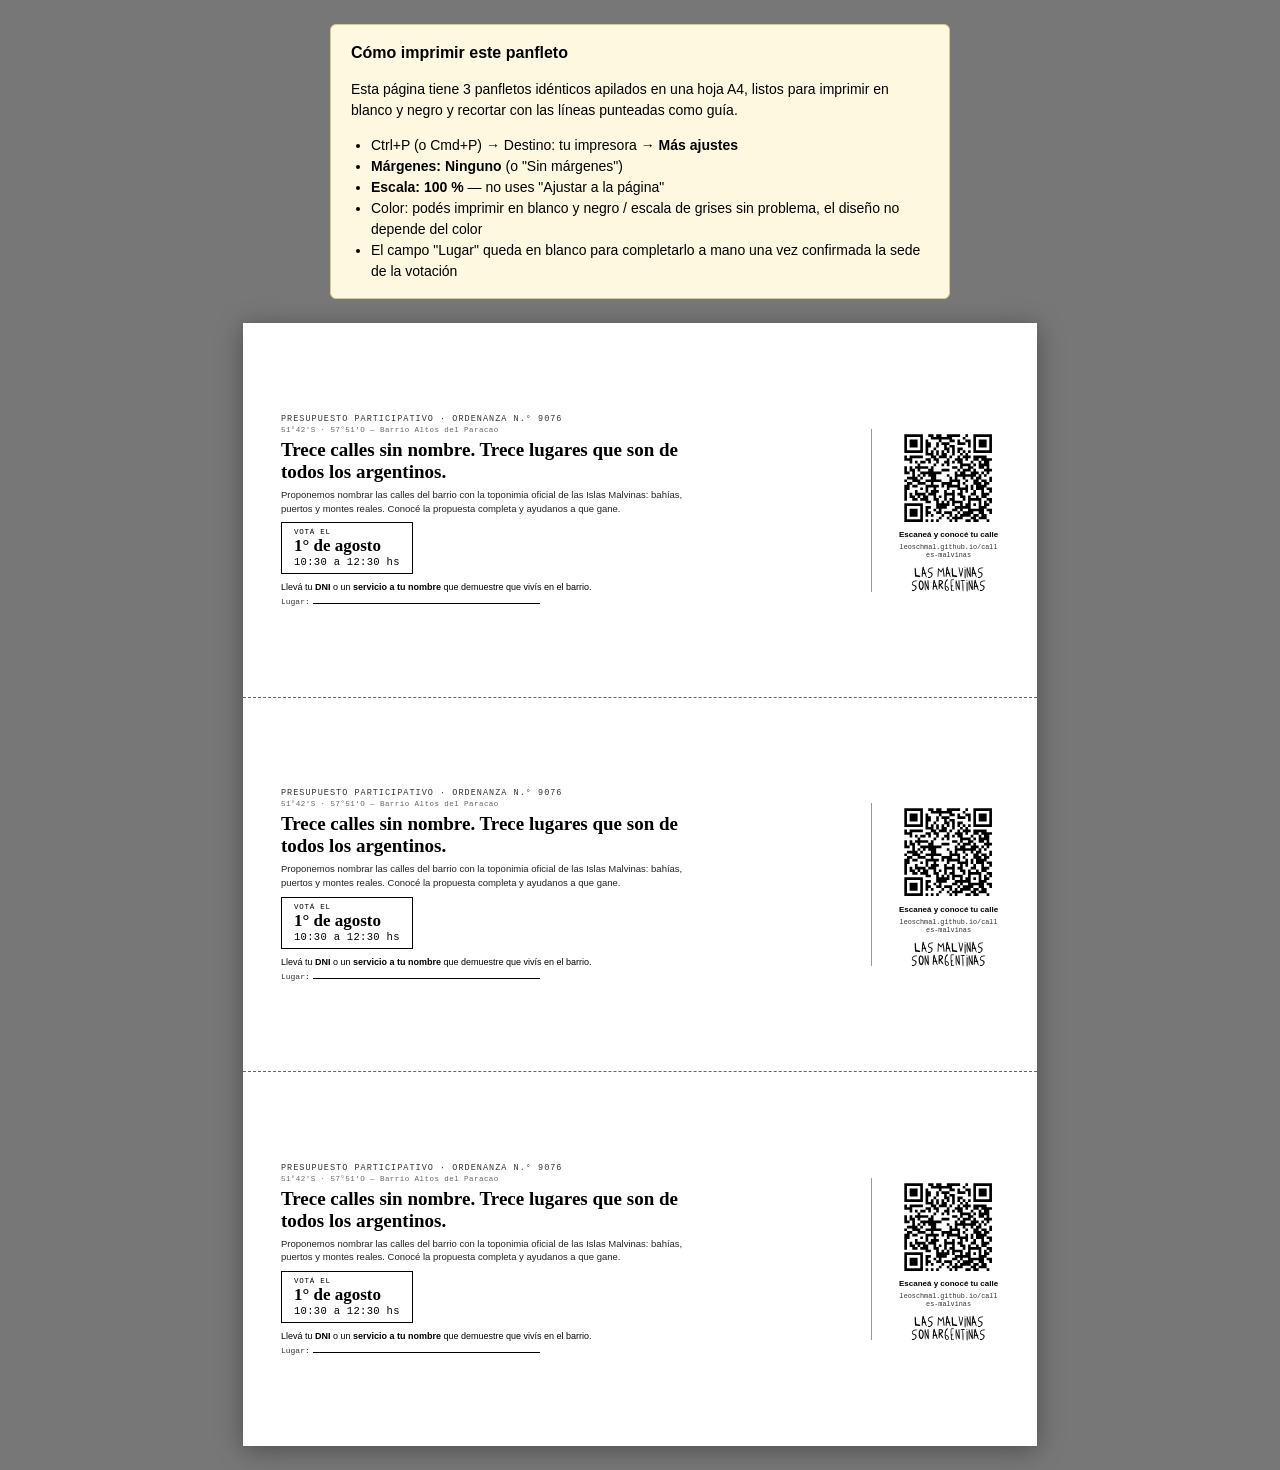
==== panfleto.html @ 812be3a5 "Suma cuenta regresiva, optimiza fotos y agrega panfleto imprimible - Cuenta regresiva en vivo hasta " ====
<!doctype html>
<html lang="es-AR">
<head>
<meta charset="UTF-8">
<meta name="viewport" content="width=device-width, initial-scale=1">
<title>Panfleto — Toponimia Malvinas · Altos del Paracao</title>

<style>
@font-face{
  font-family: 'Malvinas Sans';
  src: url('fonts/MalvinasSans-Regular.otf') format('opentype');
  font-weight: 400;
  font-style: normal;
}
@page{ size: A4 portrait; margin: 0; }
*, *::before, *::after{ box-sizing: border-box; }
html, body{ margin: 0; padding: 0; background: #777; }
body{
  font-family: 'Inter', -apple-system, sans-serif;
  color: #000;
}

.print-instructions{
  max-width: 620px;
  margin: 24px auto;
  padding: 16px 20px;
  background: #fff8e0;
  border: 1px solid #d8c98a;
  border-radius: 6px;
  font-family: -apple-system, sans-serif;
  font-size: 14px;
  line-height: 1.5;
}
.print-instructions h2{ margin: 0 0 8px; font-size: 16px; }
.print-instructions ul{ margin: 8px 0 0; padding-left: 20px; }

.sheet{
  width: 210mm;
  height: 297mm;
  margin: 0 auto 24px;
  background: #fff;
  display: flex;
  flex-direction: column;
}

.flyer{
  width: 210mm;
  height: 99mm;
  box-sizing: border-box;
  padding: 7mm 10mm;
  display: flex;
  align-items: center;
  gap: 9mm;
  position: relative;
  overflow: hidden;
}
.flyer + .flyer{ border-top: 0.4mm dashed #666; }

.flyer__scissors{
  position: absolute;
  left: -1mm;
  top: -3mm;
  font-size: 12px;
  color: #666;
}
.flyer:first-child .flyer__scissors{ display: none; }

.flyer__main{ flex: 1 1 auto; min-width: 0; }
.flyer__eyebrow{
  font-family: 'IBM Plex Mono', 'SFMono-Regular', monospace;
  font-size: 8.5px;
  letter-spacing: 0.12em;
  text-transform: uppercase;
  color: #333;
}
.flyer__coords{
  font-family: 'IBM Plex Mono', 'SFMono-Regular', monospace;
  font-size: 7.5px;
  letter-spacing: 0.06em;
  color: #666;
  margin-top: 2px;
}
.flyer__title{
  font-family: Georgia, 'Times New Roman', serif;
  font-weight: 700;
  font-size: 19px;
  line-height: 1.16;
  margin: 5px 0 5px;
  max-width: 108mm;
}
.flyer__sub{
  font-size: 9.5px;
  line-height: 1.45;
  color: #222;
  max-width: 108mm;
  margin: 0 0 7px;
}

.flyer__cta{
  display: inline-block;
  border: 1.1pt solid #000;
  padding: 5px 12px;
  margin-bottom: 7px;
}
.flyer__cta-label{
  font-family: 'IBM Plex Mono', monospace;
  font-size: 7.5px;
  letter-spacing: 0.1em;
  text-transform: uppercase;
}
.flyer__cta-day{
  font-family: Georgia, 'Times New Roman', serif;
  font-weight: 700;
  font-size: 17px;
  line-height: 1.15;
}
.flyer__cta-hour{
  font-family: 'IBM Plex Mono', monospace;
  font-size: 10.5px;
  letter-spacing: 0.03em;
}

.flyer__requisito{
  font-size: 9px;
  line-height: 1.4;
  max-width: 108mm;
  margin: 0 0 4px;
}
.flyer__requisito b{ font-weight: 700; }

.flyer__lugar{
  font-family: 'IBM Plex Mono', monospace;
  font-size: 8px;
  color: #333;
}
.flyer__lugar-line{
  display: inline-block;
  min-width: 60mm;
  border-bottom: 0.35mm solid #000;
  margin-left: 3px;
}

.flyer__aside{
  flex: 0 0 auto;
  width: 34mm;
  display: flex;
  flex-direction: column;
  align-items: center;
  text-align: center;
  gap: 3px;
  border-left: 0.3mm solid #999;
  padding-left: 7mm;
}
.flyer__qr{ width: 26mm; height: 26mm; }
.flyer__qr-caption{
  font-size: 8px;
  font-weight: 600;
  line-height: 1.3;
}
.flyer__qr-url{
  font-family: 'IBM Plex Mono', monospace;
  font-size: 6.8px;
  color: #333;
  word-break: break-all;
}
.flyer__tagline{
  font-family: 'Malvinas Sans', cursive;
  font-size: 12px;
  line-height: 1.05;
  margin-top: 4px;
}

@media print{
  .print-instructions{ display: none; }
  html, body{ background: #fff; }
  .sheet{ margin: 0; box-shadow: none; }
}
@media screen{
  .sheet{ box-shadow: 0 4px 24px rgba(0,0,0,0.35); }
}
</style>
</head>
<body>

<div class="print-instructions">
  <h2>Cómo imprimir este panfleto</h2>
  <p>Esta página tiene 3 panfletos idénticos apilados en una hoja A4, listos para imprimir en blanco y negro y recortar con las líneas punteadas como guía.</p>
  <ul>
    <li>Ctrl+P (o Cmd+P) → Destino: tu impresora → <b>Más ajustes</b></li>
    <li><b>Márgenes: Ninguno</b> (o "Sin márgenes")</li>
    <li><b>Escala: 100 %</b> — no uses "Ajustar a la página"</li>
    <li>Color: podés imprimir en blanco y negro / escala de grises sin problema, el diseño no depende del color</li>
    <li>El campo "Lugar" queda en blanco para completarlo a mano una vez confirmada la sede de la votación</li>
  </ul>
</div>

<svg width="0" height="0" style="position:absolute" aria-hidden="true">
  <defs>
    <symbol id="qrcode" viewBox="0 0 37 37">
      <rect x="0" y="0" width="37" height="37" fill="#fff"/>
      <path d="M2,2H3V3H2zM3,2H4V3H3zM4,2H5V3H4zM5,2H6V3H5zM6,2H7V3H6zM7,2H8V3H7zM8,2H9V3H8zM11,2H12V3H11zM12,2H13V3H12zM14,2H15V3H14zM15,2H16V3H15zM18,2H19V3H18zM19,2H20V3H19zM20,2H21V3H20zM21,2H22V3H21zM22,2H23V3H22zM25,2H26V3H25zM28,2H29V3H28zM29,2H30V3H29zM30,2H31V3H30zM31,2H32V3H31zM32,2H33V3H32zM33,2H34V3H33zM34,2H35V3H34zM2,3H3V4H2zM8,3H9V4H8zM12,3H13V4H12zM13,3H14V4H13zM14,3H15V4H14zM15,3H16V4H15zM16,3H17V4H16zM17,3H18V4H17zM18,3H19V4H18zM19,3H20V4H19zM24,3H25V4H24zM28,3H29V4H28zM34,3H35V4H34zM2,4H3V5H2zM4,4H5V5H4zM5,4H6V5H5zM6,4H7V5H6zM8,4H9V5H8zM10,4H11V5H10zM15,4H16V5H15zM19,4H20V5H19zM20,4H21V5H20zM22,4H23V5H22zM25,4H26V5H25zM26,4H27V5H26zM28,4H29V5H28zM30,4H31V5H30zM31,4H32V5H31zM32,4H33V5H32zM34,4H35V5H34zM2,5H3V6H2zM4,5H5V6H4zM5,5H6V6H5zM6,5H7V6H6zM8,5H9V6H8zM10,5H11V6H10zM11,5H12V6H11zM14,5H15V6H14zM16,5H17V6H16zM17,5H18V6H17zM18,5H19V6H18zM22,5H23V6H22zM23,5H24V6H23zM24,5H25V6H24zM26,5H27V6H26zM28,5H29V6H28zM30,5H31V6H30zM31,5H32V6H31zM32,5H33V6H32zM34,5H35V6H34zM2,6H3V7H2zM4,6H5V7H4zM5,6H6V7H5zM6,6H7V7H6zM8,6H9V7H8zM10,6H11V7H10zM11,6H12V7H11zM14,6H15V7H14zM17,6H18V7H17zM19,6H20V7H19zM20,6H21V7H20zM26,6H27V7H26zM28,6H29V7H28zM30,6H31V7H30zM31,6H32V7H31zM32,6H33V7H32zM34,6H35V7H34zM2,7H3V8H2zM8,7H9V8H8zM10,7H11V8H10zM13,7H14V8H13zM17,7H18V8H17zM18,7H19V8H18zM20,7H21V8H20zM22,7H23V8H22zM23,7H24V8H23zM28,7H29V8H28zM34,7H35V8H34zM2,8H3V9H2zM3,8H4V9H3zM4,8H5V9H4zM5,8H6V9H5zM6,8H7V9H6zM7,8H8V9H7zM8,8H9V9H8zM10,8H11V9H10zM12,8H13V9H12zM14,8H15V9H14zM16,8H17V9H16zM18,8H19V9H18zM20,8H21V9H20zM22,8H23V9H22zM24,8H25V9H24zM26,8H27V9H26zM28,8H29V9H28zM29,8H30V9H29zM30,8H31V9H30zM31,8H32V9H31zM32,8H33V9H32zM33,8H34V9H33zM34,8H35V9H34zM10,9H11V10H10zM11,9H12V10H11zM12,9H13V10H12zM14,9H15V10H14zM16,9H17V10H16zM17,9H18V10H17zM20,9H21V10H20zM23,9H24V10H23zM25,9H26V10H25zM2,10H3V11H2zM4,10H5V11H4zM5,10H6V11H5zM6,10H7V11H6zM7,10H8V11H7zM8,10H9V11H8zM12,10H13V11H12zM13,10H14V11H13zM15,10H16V11H15zM16,10H17V11H16zM17,10H18V11H17zM19,10H20V11H19zM22,10H23V11H22zM24,10H25V11H24zM25,10H26V11H25zM26,10H27V11H26zM28,10H29V11H28zM29,10H30V11H29zM30,10H31V11H30zM31,10H32V11H31zM32,10H33V11H32zM2,11H3V12H2zM3,11H4V12H3zM4,11H5V12H4zM10,11H11V12H10zM11,11H12V12H11zM13,11H14V12H13zM14,11H15V12H14zM18,11H19V12H18zM21,11H22V12H21zM22,11H23V12H22zM23,11H24V12H23zM25,11H26V12H25zM28,11H29V12H28zM29,11H30V12H29zM31,11H32V12H31zM32,11H33V12H32zM33,11H34V12H33zM34,11H35V12H34zM4,12H5V13H4zM6,12H7V13H6zM8,12H9V13H8zM9,12H10V13H9zM11,12H12V13H11zM14,12H15V13H14zM17,12H18V13H17zM18,12H19V13H18zM20,12H21V13H20zM22,12H23V13H22zM23,12H24V13H23zM27,12H28V13H27zM30,12H31V13H30zM32,12H33V13H32zM33,12H34V13H33zM7,13H8V14H7zM13,13H14V14H13zM16,13H17V14H16zM18,13H19V14H18zM23,13H24V14H23zM24,13H25V14H24zM25,13H26V14H25zM26,13H27V14H26zM28,13H29V14H28zM30,13H31V14H30zM31,13H32V14H31zM32,13H33V14H32zM33,13H34V14H33zM2,14H3V15H2zM4,14H5V15H4zM6,14H7V15H6zM7,14H8V15H7zM8,14H9V15H8zM9,14H10V15H9zM10,14H11V15H10zM12,14H13V15H12zM20,14H21V15H20zM21,14H22V15H21zM23,14H24V15H23zM26,14H27V15H26zM27,14H28V15H27zM30,14H31V15H30zM31,14H32V15H31zM33,14H34V15H33zM2,15H3V16H2zM4,15H5V16H4zM5,15H6V16H5zM7,15H8V16H7zM11,15H12V16H11zM12,15H13V16H12zM16,15H17V16H16zM17,15H18V16H17zM18,15H19V16H18zM22,15H23V16H22zM24,15H25V16H24zM25,15H26V16H25zM26,15H27V16H26zM28,15H29V16H28zM32,15H33V16H32zM33,15H34V16H33zM34,15H35V16H34zM2,16H3V17H2zM3,16H4V17H3zM5,16H6V17H5zM8,16H9V17H8zM9,16H10V17H9zM10,16H11V17H10zM11,16H12V17H11zM12,16H13V17H12zM13,16H14V17H13zM14,16H15V17H14zM15,16H16V17H15zM21,16H22V17H21zM23,16H24V17H23zM24,16H25V17H24zM27,16H28V17H27zM28,16H29V17H28zM29,16H30V17H29zM31,16H32V17H31zM33,16H34V17H33zM5,17H6V18H5zM7,17H8V18H7zM9,17H10V18H9zM11,17H12V18H11zM12,17H13V18H12zM13,17H14V18H13zM18,17H19V18H18zM21,17H22V18H21zM22,17H23V18H22zM23,17H24V18H23zM24,17H25V18H24zM25,17H26V18H25zM26,17H27V18H26zM27,17H28V18H27zM28,17H29V18H28zM30,17H31V18H30zM32,17H33V18H32zM3,18H4V19H3zM4,18H5V19H4zM5,18H6V19H5zM6,18H7V19H6zM8,18H9V19H8zM12,18H13V19H12zM13,18H14V19H13zM19,18H20V19H19zM21,18H22V19H21zM24,18H25V19H24zM27,18H28V19H27zM29,18H30V19H29zM30,18H31V19H30zM34,18H35V19H34zM2,19H3V20H2zM5,19H6V20H5zM6,19H7V20H6zM7,19H8V20H7zM10,19H11V20H10zM11,19H12V20H11zM12,19H13V20H12zM13,19H14V20H13zM14,19H15V20H14zM15,19H16V20H15zM19,19H20V20H19zM20,19H21V20H20zM21,19H22V20H21zM22,19H23V20H22zM25,19H26V20H25zM28,19H29V20H28zM29,19H30V20H29zM31,19H32V20H31zM32,19H33V20H32zM34,19H35V20H34zM3,20H4V21H3zM4,20H5V21H4zM7,20H8V21H7zM8,20H9V21H8zM9,20H10V21H9zM12,20H13V21H12zM16,20H17V21H16zM17,20H18V21H17zM18,20H19V21H18zM19,20H20V21H19zM22,20H23V21H22zM24,20H25V21H24zM28,20H29V21H28zM29,20H30V21H29zM30,20H31V21H30zM32,20H33V21H32zM33,20H34V21H33zM2,21H3V22H2zM3,21H4V22H3zM5,21H6V22H5zM6,21H7V22H6zM10,21H11V22H10zM11,21H12V22H11zM12,21H13V22H12zM13,21H14V22H13zM14,21H15V22H14zM16,21H17V22H16zM18,21H19V22H18zM19,21H20V22H19zM20,21H21V22H20zM21,21H22V22H21zM22,21H23V22H22zM25,21H26V22H25zM27,21H28V22H27zM29,21H30V22H29zM30,21H31V22H30zM31,21H32V22H31zM32,21H33V22H32zM2,22H3V23H2zM3,22H4V23H3zM8,22H9V23H8zM10,22H11V23H10zM13,22H14V23H13zM18,22H19V23H18zM22,22H23V23H22zM23,22H24V23H23zM24,22H25V23H24zM25,22H26V23H25zM27,22H28V23H27zM29,22H30V23H29zM30,22H31V23H30zM31,22H32V23H31zM33,22H34V23H33zM34,22H35V23H34zM2,23H3V24H2zM6,23H7V24H6zM10,23H11V24H10zM12,23H13V24H12zM13,23H14V24H13zM14,23H15V24H14zM17,23H18V24H17zM20,23H21V24H20zM23,23H24V24H23zM25,23H26V24H25zM28,23H29V24H28zM31,23H32V24H31zM34,23H35V24H34zM2,24H3V25H2zM4,24H5V25H4zM6,24H7V25H6zM7,24H8V25H7zM8,24H9V25H8zM9,24H10V25H9zM11,24H12V25H11zM12,24H13V25H12zM13,24H14V25H13zM17,24H18V25H17zM18,24H19V25H18zM19,24H20V25H19zM20,24H21V25H20zM22,24H23V25H22zM23,24H24V25H23zM27,24H28V25H27zM28,24H29V25H28zM31,24H32V25H31zM32,24H33V25H32zM33,24H34V25H33zM2,25H3V26H2zM4,25H5V26H4zM5,25H6V26H5zM7,25H8V26H7zM9,25H10V26H9zM10,25H11V26H10zM13,25H14V26H13zM15,25H16V26H15zM17,25H18V26H17zM20,25H21V26H20zM23,25H24V26H23zM24,25H25V26H24zM26,25H27V26H26zM29,25H30V26H29zM31,25H32V26H31zM32,25H33V26H32zM2,26H3V27H2zM5,26H6V27H5zM6,26H7V27H6zM8,26H9V27H8zM9,26H10V27H9zM10,26H11V27H10zM13,26H14V27H13zM14,26H15V27H14zM17,26H18V27H17zM19,26H20V27H19zM20,26H21V27H20zM24,26H25V27H24zM26,26H27V27H26zM27,26H28V27H27zM28,26H29V27H28zM29,26H30V27H29zM30,26H31V27H30zM33,26H34V27H33zM34,26H35V27H34zM10,27H11V28H10zM11,27H12V28H11zM14,27H15V28H14zM16,27H17V28H16zM18,27H19V28H18zM20,27H21V28H20zM21,27H22V28H21zM22,27H23V28H22zM23,27H24V28H23zM26,27H27V28H26zM30,27H31V28H30zM32,27H33V28H32zM34,27H35V28H34zM2,28H3V29H2zM3,28H4V29H3zM4,28H5V29H4zM5,28H6V29H5zM6,28H7V29H6zM7,28H8V29H7zM8,28H9V29H8zM14,28H15V29H14zM15,28H16V29H15zM16,28H17V29H16zM17,28H18V29H17zM18,28H19V29H18zM20,28H21V29H20zM23,28H24V29H23zM25,28H26V29H25zM26,28H27V29H26zM28,28H29V29H28zM30,28H31V29H30zM32,28H33V29H32zM33,28H34V29H33zM2,29H3V30H2zM8,29H9V30H8zM10,29H11V30H10zM11,29H12V30H11zM14,29H15V30H14zM15,29H16V30H15zM16,29H17V30H16zM17,29H18V30H17zM21,29H22V30H21zM22,29H23V30H22zM23,29H24V30H23zM24,29H25V30H24zM25,29H26V30H25zM26,29H27V30H26zM30,29H31V30H30zM31,29H32V30H31zM32,29H33V30H32zM2,30H3V31H2zM4,30H5V31H4zM5,30H6V31H5zM6,30H7V31H6zM8,30H9V31H8zM10,30H11V31H10zM13,30H14V31H13zM15,30H16V31H15zM20,30H21V31H20zM21,30H22V31H21zM23,30H24V31H23zM26,30H27V31H26zM27,30H28V31H27zM28,30H29V31H28zM29,30H30V31H29zM30,30H31V31H30zM31,30H32V31H31zM33,30H34V31H33zM34,30H35V31H34zM2,31H3V32H2zM4,31H5V32H4zM5,31H6V32H5zM6,31H7V32H6zM8,31H9V32H8zM10,31H11V32H10zM11,31H12V32H11zM14,31H15V32H14zM15,31H16V32H15zM17,31H18V32H17zM18,31H19V32H18zM19,31H20V32H19zM22,31H23V32H22zM24,31H25V32H24zM25,31H26V32H25zM26,31H27V32H26zM27,31H28V32H27zM30,31H31V32H30zM31,31H32V32H31zM34,31H35V32H34zM2,32H3V33H2zM4,32H5V33H4zM5,32H6V33H5zM6,32H7V33H6zM8,32H9V33H8zM10,32H11V33H10zM12,32H13V33H12zM16,32H17V33H16zM19,32H20V33H19zM21,32H22V33H21zM23,32H24V33H23zM24,32H25V33H24zM25,32H26V33H25zM26,32H27V33H26zM28,32H29V33H28zM29,32H30V33H29zM31,32H32V33H31zM32,32H33V33H32zM2,33H3V34H2zM8,33H9V34H8zM15,33H16V34H15zM18,33H19V34H18zM20,33H21V34H20zM21,33H22V34H21zM22,33H23V34H22zM23,33H24V34H23zM27,33H28V34H27zM28,33H29V34H28zM30,33H31V34H30zM31,33H32V34H31zM32,33H33V34H32zM2,34H3V35H2zM3,34H4V35H3zM4,34H5V35H4zM5,34H6V35H5zM6,34H7V35H6zM7,34H8V35H7zM8,34H9V35H8zM10,34H11V35H10zM12,34H13V35H12zM14,34H15V35H14zM19,34H20V35H19zM21,34H22V35H21zM25,34H26V35H25zM26,34H27V35H26zM28,34H29V35H28zM29,34H30V35H29zM33,34H34V35H33z" fill="#000"/>
    </symbol>
  </defs>
</svg>

<div class="sheet">

  <div class="flyer">
    <div class="flyer__main">
      <div class="flyer__eyebrow">Presupuesto Participativo · Ordenanza N.° 9076</div>
      <div class="flyer__coords">51°42′S · 57°51′O — Barrio Altos del Paracao</div>
      <div class="flyer__title">Trece calles sin nombre. Trece lugares que son de todos los argentinos.</div>
      <div class="flyer__sub">Proponemos nombrar las calles del barrio con la toponimia oficial de las Islas Malvinas: bahías, puertos y montes reales. Conocé la propuesta completa y ayudanos a que gane.</div>
      <div class="flyer__cta">
        <div class="flyer__cta-label">Votá el</div>
        <div class="flyer__cta-day">1° de agosto</div>
        <div class="flyer__cta-hour">10:30 a 12:30 hs</div>
      </div>
      <div class="flyer__requisito">Llevá tu <b>DNI</b> o un <b>servicio a tu nombre</b> que demuestre que vivís en el barrio.</div>
      <div class="flyer__lugar">Lugar:<span class="flyer__lugar-line"></span></div>
    </div>
    <div class="flyer__aside">
      <svg class="flyer__qr"><use href="#qrcode"/></svg>
      <div class="flyer__qr-caption">Escaneá y conocé tu calle</div>
      <div class="flyer__qr-url">leoschmal.github.io/calles-malvinas</div>
      <div class="flyer__tagline">Las Malvinas<br>son argentinas</div>
    </div>
  </div>

  <div class="flyer">
    <div class="flyer__scissors">✂ - - - - - - - - - - - - - - - - - - - - - - - - - - - - - - - - - - - - - - - - - - - - - - - - - - - - - - - - - - - - - - - - - - - - - - - - - - - - - - - - - - -</div>
    <div class="flyer__main">
      <div class="flyer__eyebrow">Presupuesto Participativo · Ordenanza N.° 9076</div>
      <div class="flyer__coords">51°42′S · 57°51′O — Barrio Altos del Paracao</div>
      <div class="flyer__title">Trece calles sin nombre. Trece lugares que son de todos los argentinos.</div>
      <div class="flyer__sub">Proponemos nombrar las calles del barrio con la toponimia oficial de las Islas Malvinas: bahías, puertos y montes reales. Conocé la propuesta completa y ayudanos a que gane.</div>
      <div class="flyer__cta">
        <div class="flyer__cta-label">Votá el</div>
        <div class="flyer__cta-day">1° de agosto</div>
        <div class="flyer__cta-hour">10:30 a 12:30 hs</div>
      </div>
      <div class="flyer__requisito">Llevá tu <b>DNI</b> o un <b>servicio a tu nombre</b> que demuestre que vivís en el barrio.</div>
      <div class="flyer__lugar">Lugar:<span class="flyer__lugar-line"></span></div>
    </div>
    <div class="flyer__aside">
      <svg class="flyer__qr"><use href="#qrcode"/></svg>
      <div class="flyer__qr-caption">Escaneá y conocé tu calle</div>
      <div class="flyer__qr-url">leoschmal.github.io/calles-malvinas</div>
      <div class="flyer__tagline">Las Malvinas<br>son argentinas</div>
    </div>
  </div>

  <div class="flyer">
    <div class="flyer__scissors">✂ - - - - - - - - - - - - - - - - - - - - - - - - - - - - - - - - - - - - - - - - - - - - - - - - - - - - - - - - - - - - - - - - - - - - - - - - - - - - - - - - - - -</div>
    <div class="flyer__main">
      <div class="flyer__eyebrow">Presupuesto Participativo · Ordenanza N.° 9076</div>
      <div class="flyer__coords">51°42′S · 57°51′O — Barrio Altos del Paracao</div>
      <div class="flyer__title">Trece calles sin nombre. Trece lugares que son de todos los argentinos.</div>
      <div class="flyer__sub">Proponemos nombrar las calles del barrio con la toponimia oficial de las Islas Malvinas: bahías, puertos y montes reales. Conocé la propuesta completa y ayudanos a que gane.</div>
      <div class="flyer__cta">
        <div class="flyer__cta-label">Votá el</div>
        <div class="flyer__cta-day">1° de agosto</div>
        <div class="flyer__cta-hour">10:30 a 12:30 hs</div>
      </div>
      <div class="flyer__requisito">Llevá tu <b>DNI</b> o un <b>servicio a tu nombre</b> que demuestre que vivís en el barrio.</div>
      <div class="flyer__lugar">Lugar:<span class="flyer__lugar-line"></span></div>
    </div>
    <div class="flyer__aside">
      <svg class="flyer__qr"><use href="#qrcode"/></svg>
      <div class="flyer__qr-caption">Escaneá y conocé tu calle</div>
      <div class="flyer__qr-url">leoschmal.github.io/calles-malvinas</div>
      <div class="flyer__tagline">Las Malvinas<br>son argentinas</div>
    </div>
  </div>

</div>

</body>
</html>
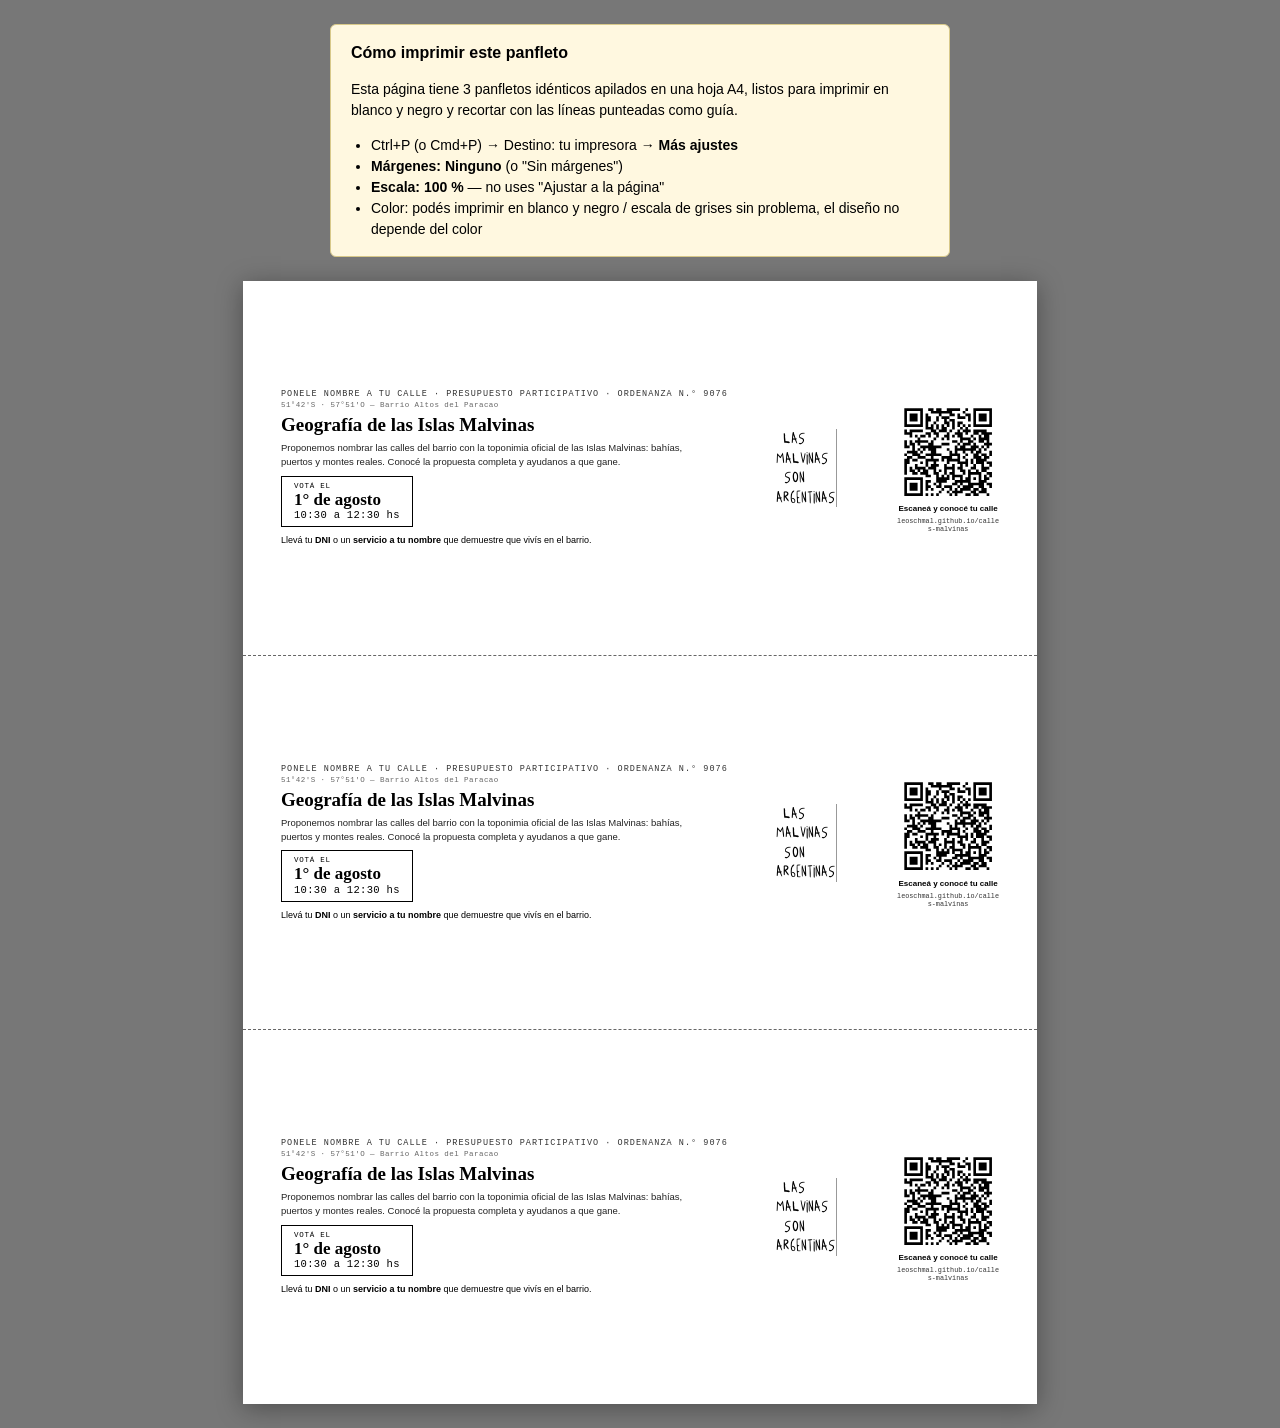
==== commit 9a605e11: "Rediseña el panfleto: nuevo título y llamado, tagline al otro lado - Título pasa a "Geografía de las" ====
--- a/panfleto.html
+++ b/panfleto.html
@@ -124,20 +124,19 @@
   font-size: 9px;
   line-height: 1.4;
   max-width: 108mm;
-  margin: 0 0 4px;
+  margin: 0;
 }
 .flyer__requisito b{ font-weight: 700; }
 
-.flyer__lugar{
-  font-family: 'IBM Plex Mono', monospace;
-  font-size: 8px;
-  color: #333;
-}
-.flyer__lugar-line{
-  display: inline-block;
-  min-width: 60mm;
-  border-bottom: 0.35mm solid #000;
-  margin-left: 3px;
+.flyer__tagline{
+  flex: 0 0 auto;
+  width: 16mm;
+  text-align: center;
+  border-right: 0.3mm solid #999;
+  padding-right: 6mm;
+  font-family: 'Malvinas Sans', cursive;
+  font-size: 13px;
+  line-height: 1.5;
 }
 
 .flyer__aside{
@@ -148,7 +147,6 @@
   align-items: center;
   text-align: center;
   gap: 3px;
-  border-left: 0.3mm solid #999;
   padding-left: 7mm;
 }
 .flyer__qr{ width: 26mm; height: 26mm; }
@@ -162,12 +160,6 @@
   font-size: 6.8px;
   color: #333;
   word-break: break-all;
-}
-.flyer__tagline{
-  font-family: 'Malvinas Sans', cursive;
-  font-size: 12px;
-  line-height: 1.05;
-  margin-top: 4px;
 }
 
 @media print{
@@ -190,7 +182,6 @@
     <li><b>Márgenes: Ninguno</b> (o "Sin márgenes")</li>
     <li><b>Escala: 100 %</b> — no uses "Ajustar a la página"</li>
     <li>Color: podés imprimir en blanco y negro / escala de grises sin problema, el diseño no depende del color</li>
-    <li>El campo "Lugar" queda en blanco para completarlo a mano una vez confirmada la sede de la votación</li>
   </ul>
 </div>
 
@@ -207,9 +198,9 @@
 
   <div class="flyer">
     <div class="flyer__main">
-      <div class="flyer__eyebrow">Presupuesto Participativo · Ordenanza N.° 9076</div>
+      <div class="flyer__eyebrow">Ponele nombre a tu calle · Presupuesto Participativo · Ordenanza N.° 9076</div>
       <div class="flyer__coords">51°42′S · 57°51′O — Barrio Altos del Paracao</div>
-      <div class="flyer__title">Trece calles sin nombre. Trece lugares que son de todos los argentinos.</div>
+      <div class="flyer__title">Geografía de las Islas Malvinas</div>
       <div class="flyer__sub">Proponemos nombrar las calles del barrio con la toponimia oficial de las Islas Malvinas: bahías, puertos y montes reales. Conocé la propuesta completa y ayudanos a que gane.</div>
       <div class="flyer__cta">
         <div class="flyer__cta-label">Votá el</div>
@@ -217,22 +208,21 @@
         <div class="flyer__cta-hour">10:30 a 12:30 hs</div>
       </div>
       <div class="flyer__requisito">Llevá tu <b>DNI</b> o un <b>servicio a tu nombre</b> que demuestre que vivís en el barrio.</div>
-      <div class="flyer__lugar">Lugar:<span class="flyer__lugar-line"></span></div>
-    </div>
+    </div>
+    <div class="flyer__tagline">Las<br>Malvinas<br>son<br>argentinas</div>
     <div class="flyer__aside">
       <svg class="flyer__qr"><use href="#qrcode"/></svg>
       <div class="flyer__qr-caption">Escaneá y conocé tu calle</div>
       <div class="flyer__qr-url">leoschmal.github.io/calles-malvinas</div>
-      <div class="flyer__tagline">Las Malvinas<br>son argentinas</div>
     </div>
   </div>
 
   <div class="flyer">
     <div class="flyer__scissors">✂ - - - - - - - - - - - - - - - - - - - - - - - - - - - - - - - - - - - - - - - - - - - - - - - - - - - - - - - - - - - - - - - - - - - - - - - - - - - - - - - - - - -</div>
     <div class="flyer__main">
-      <div class="flyer__eyebrow">Presupuesto Participativo · Ordenanza N.° 9076</div>
+      <div class="flyer__eyebrow">Ponele nombre a tu calle · Presupuesto Participativo · Ordenanza N.° 9076</div>
       <div class="flyer__coords">51°42′S · 57°51′O — Barrio Altos del Paracao</div>
-      <div class="flyer__title">Trece calles sin nombre. Trece lugares que son de todos los argentinos.</div>
+      <div class="flyer__title">Geografía de las Islas Malvinas</div>
       <div class="flyer__sub">Proponemos nombrar las calles del barrio con la toponimia oficial de las Islas Malvinas: bahías, puertos y montes reales. Conocé la propuesta completa y ayudanos a que gane.</div>
       <div class="flyer__cta">
         <div class="flyer__cta-label">Votá el</div>
@@ -240,22 +230,21 @@
         <div class="flyer__cta-hour">10:30 a 12:30 hs</div>
       </div>
       <div class="flyer__requisito">Llevá tu <b>DNI</b> o un <b>servicio a tu nombre</b> que demuestre que vivís en el barrio.</div>
-      <div class="flyer__lugar">Lugar:<span class="flyer__lugar-line"></span></div>
-    </div>
+    </div>
+    <div class="flyer__tagline">Las<br>Malvinas<br>son<br>argentinas</div>
     <div class="flyer__aside">
       <svg class="flyer__qr"><use href="#qrcode"/></svg>
       <div class="flyer__qr-caption">Escaneá y conocé tu calle</div>
       <div class="flyer__qr-url">leoschmal.github.io/calles-malvinas</div>
-      <div class="flyer__tagline">Las Malvinas<br>son argentinas</div>
     </div>
   </div>
 
   <div class="flyer">
     <div class="flyer__scissors">✂ - - - - - - - - - - - - - - - - - - - - - - - - - - - - - - - - - - - - - - - - - - - - - - - - - - - - - - - - - - - - - - - - - - - - - - - - - - - - - - - - - - -</div>
     <div class="flyer__main">
-      <div class="flyer__eyebrow">Presupuesto Participativo · Ordenanza N.° 9076</div>
+      <div class="flyer__eyebrow">Ponele nombre a tu calle · Presupuesto Participativo · Ordenanza N.° 9076</div>
       <div class="flyer__coords">51°42′S · 57°51′O — Barrio Altos del Paracao</div>
-      <div class="flyer__title">Trece calles sin nombre. Trece lugares que son de todos los argentinos.</div>
+      <div class="flyer__title">Geografía de las Islas Malvinas</div>
       <div class="flyer__sub">Proponemos nombrar las calles del barrio con la toponimia oficial de las Islas Malvinas: bahías, puertos y montes reales. Conocé la propuesta completa y ayudanos a que gane.</div>
       <div class="flyer__cta">
         <div class="flyer__cta-label">Votá el</div>
@@ -263,13 +252,12 @@
         <div class="flyer__cta-hour">10:30 a 12:30 hs</div>
       </div>
       <div class="flyer__requisito">Llevá tu <b>DNI</b> o un <b>servicio a tu nombre</b> que demuestre que vivís en el barrio.</div>
-      <div class="flyer__lugar">Lugar:<span class="flyer__lugar-line"></span></div>
-    </div>
+    </div>
+    <div class="flyer__tagline">Las<br>Malvinas<br>son<br>argentinas</div>
     <div class="flyer__aside">
       <svg class="flyer__qr"><use href="#qrcode"/></svg>
       <div class="flyer__qr-caption">Escaneá y conocé tu calle</div>
       <div class="flyer__qr-url">leoschmal.github.io/calles-malvinas</div>
-      <div class="flyer__tagline">Las Malvinas<br>son argentinas</div>
     </div>
   </div>
 
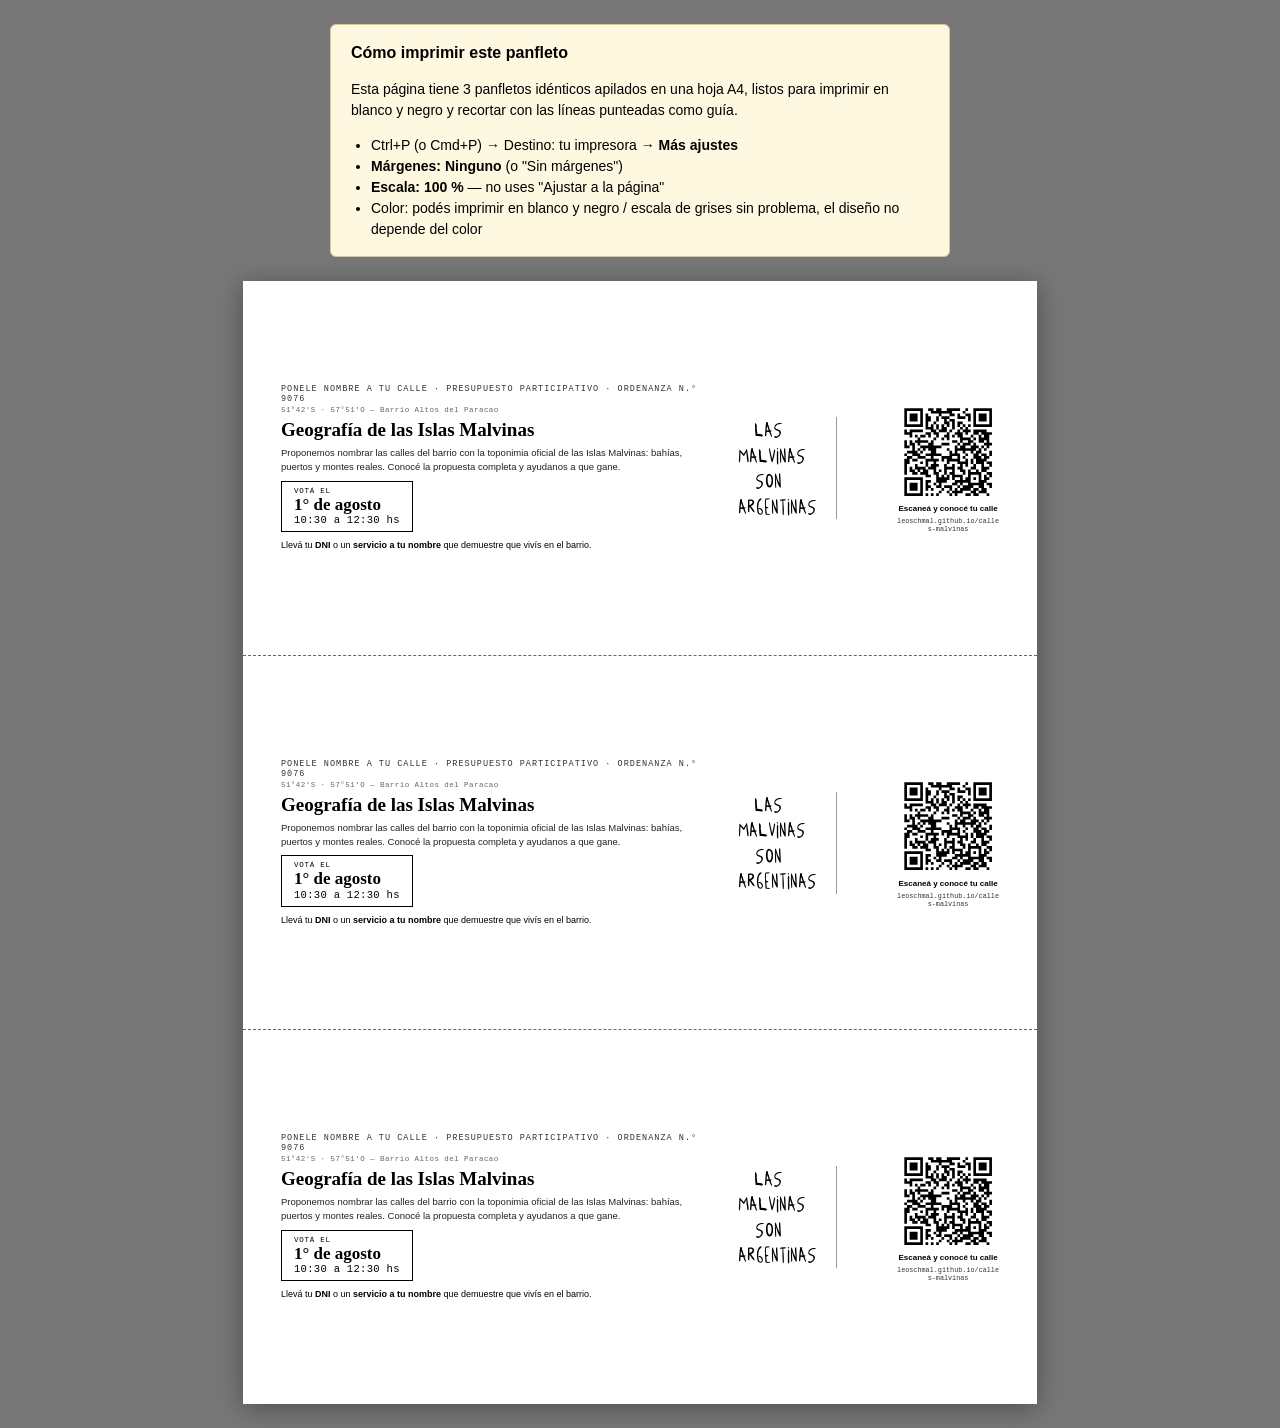
==== commit dacc20f5: "Agranda la frase del panfleto y la separa más de la línea vertical Coincide aproximadamente en tamañ" ====
--- a/panfleto.html
+++ b/panfleto.html
@@ -130,12 +130,12 @@
 
 .flyer__tagline{
   flex: 0 0 auto;
-  width: 16mm;
+  width: 26mm;
   text-align: center;
   border-right: 0.3mm solid #999;
-  padding-right: 6mm;
+  padding-right: 10mm;
   font-family: 'Malvinas Sans', cursive;
-  font-size: 13px;
+  font-size: 17px;
   line-height: 1.5;
 }
 
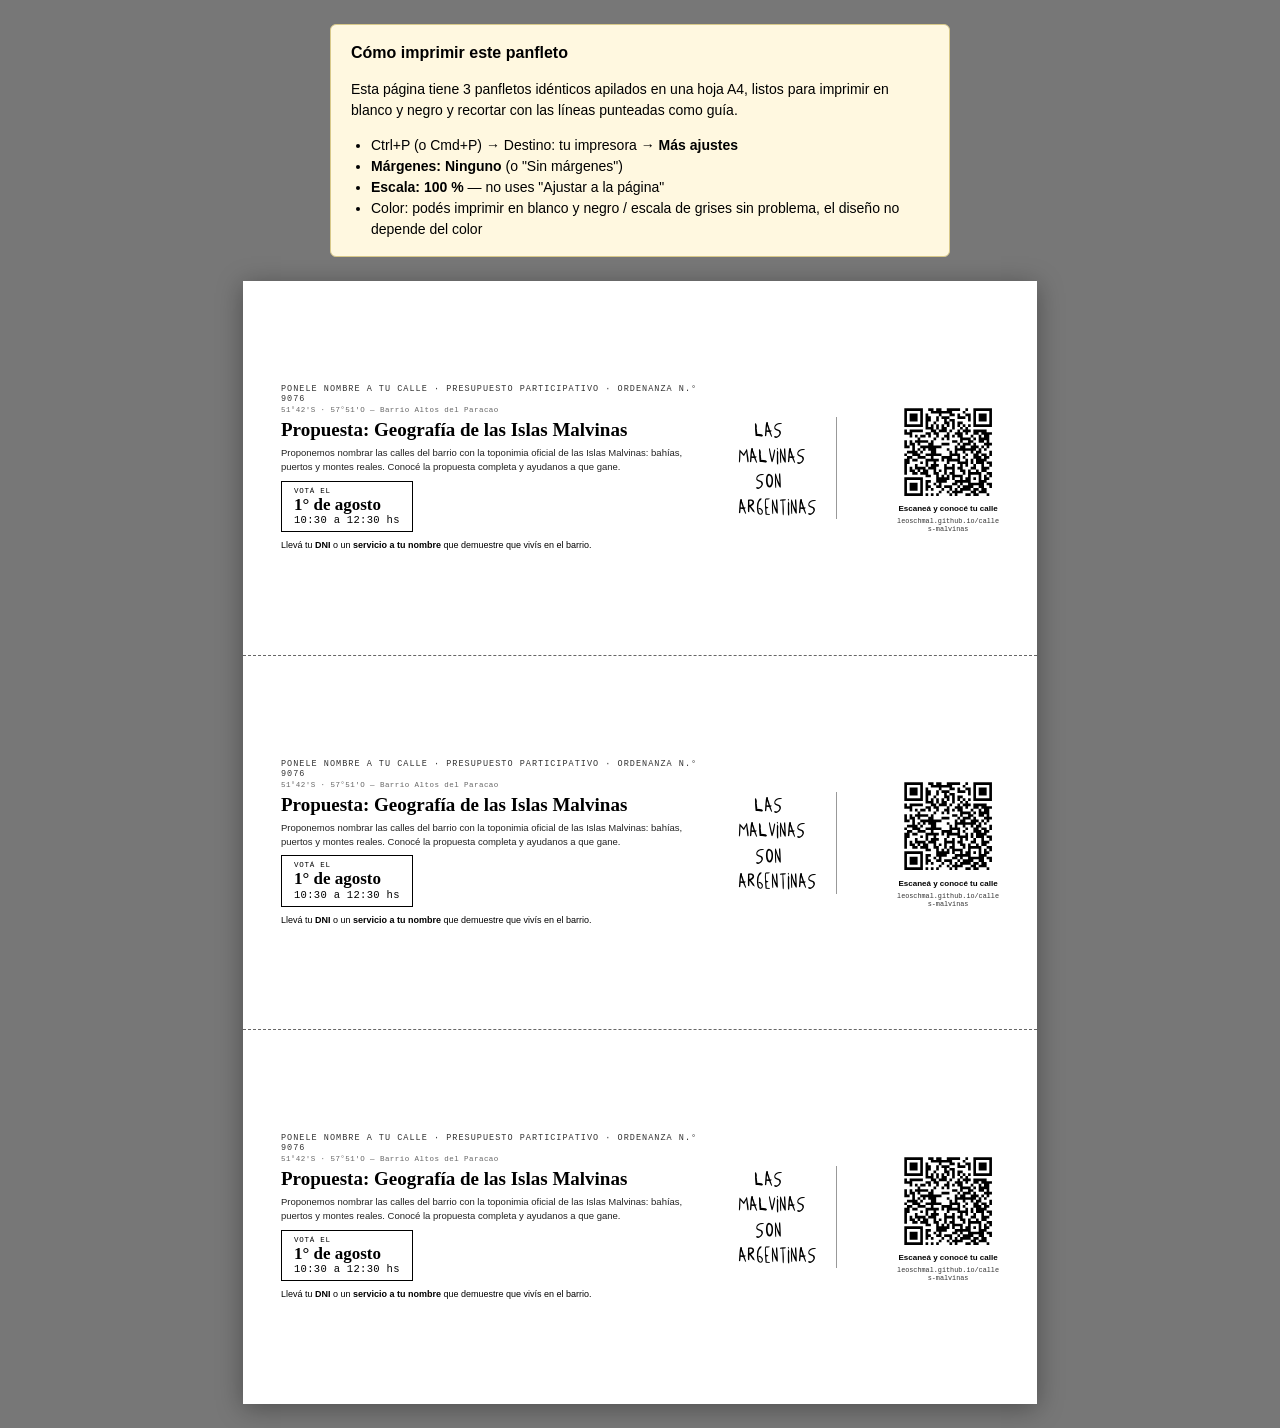
==== commit e3b45694: "Ajusta el título del panfleto a "Propuesta: Geografía de las Islas Malvinas" Co-Authored-By: Claude " ====
--- a/panfleto.html
+++ b/panfleto.html
@@ -200,7 +200,7 @@
     <div class="flyer__main">
       <div class="flyer__eyebrow">Ponele nombre a tu calle · Presupuesto Participativo · Ordenanza N.° 9076</div>
       <div class="flyer__coords">51°42′S · 57°51′O — Barrio Altos del Paracao</div>
-      <div class="flyer__title">Geografía de las Islas Malvinas</div>
+      <div class="flyer__title">Propuesta: Geografía de las Islas Malvinas</div>
       <div class="flyer__sub">Proponemos nombrar las calles del barrio con la toponimia oficial de las Islas Malvinas: bahías, puertos y montes reales. Conocé la propuesta completa y ayudanos a que gane.</div>
       <div class="flyer__cta">
         <div class="flyer__cta-label">Votá el</div>
@@ -222,7 +222,7 @@
     <div class="flyer__main">
       <div class="flyer__eyebrow">Ponele nombre a tu calle · Presupuesto Participativo · Ordenanza N.° 9076</div>
       <div class="flyer__coords">51°42′S · 57°51′O — Barrio Altos del Paracao</div>
-      <div class="flyer__title">Geografía de las Islas Malvinas</div>
+      <div class="flyer__title">Propuesta: Geografía de las Islas Malvinas</div>
       <div class="flyer__sub">Proponemos nombrar las calles del barrio con la toponimia oficial de las Islas Malvinas: bahías, puertos y montes reales. Conocé la propuesta completa y ayudanos a que gane.</div>
       <div class="flyer__cta">
         <div class="flyer__cta-label">Votá el</div>
@@ -244,7 +244,7 @@
     <div class="flyer__main">
       <div class="flyer__eyebrow">Ponele nombre a tu calle · Presupuesto Participativo · Ordenanza N.° 9076</div>
       <div class="flyer__coords">51°42′S · 57°51′O — Barrio Altos del Paracao</div>
-      <div class="flyer__title">Geografía de las Islas Malvinas</div>
+      <div class="flyer__title">Propuesta: Geografía de las Islas Malvinas</div>
       <div class="flyer__sub">Proponemos nombrar las calles del barrio con la toponimia oficial de las Islas Malvinas: bahías, puertos y montes reales. Conocé la propuesta completa y ayudanos a que gane.</div>
       <div class="flyer__cta">
         <div class="flyer__cta-label">Votá el</div>
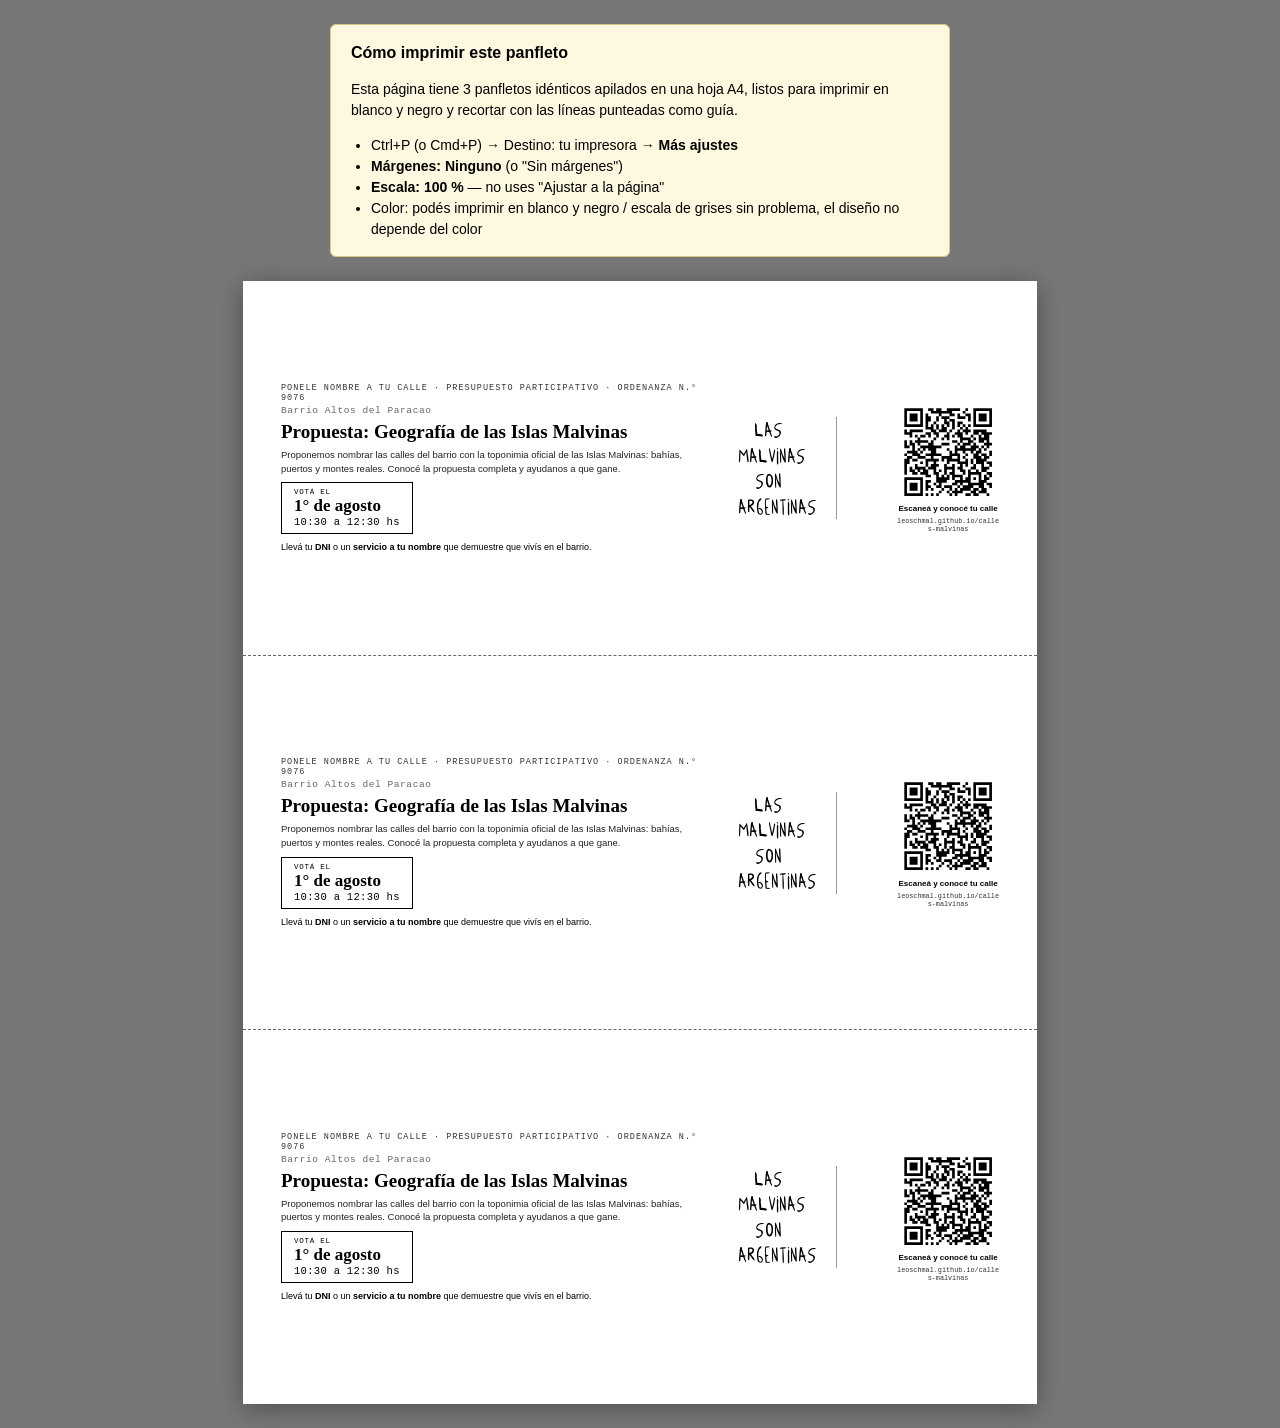
==== commit bf4a9d3f: "Simplifica el renglón de ubicación del panfleto a "Barrio Altos del Paracao" y lo agranda Co-Authore" ====
--- a/panfleto.html
+++ b/panfleto.html
@@ -75,7 +75,7 @@
 }
 .flyer__coords{
   font-family: 'IBM Plex Mono', 'SFMono-Regular', monospace;
-  font-size: 7.5px;
+  font-size: 9.5px;
   letter-spacing: 0.06em;
   color: #666;
   margin-top: 2px;
@@ -199,7 +199,7 @@
   <div class="flyer">
     <div class="flyer__main">
       <div class="flyer__eyebrow">Ponele nombre a tu calle · Presupuesto Participativo · Ordenanza N.° 9076</div>
-      <div class="flyer__coords">51°42′S · 57°51′O — Barrio Altos del Paracao</div>
+      <div class="flyer__coords">Barrio Altos del Paracao</div>
       <div class="flyer__title">Propuesta: Geografía de las Islas Malvinas</div>
       <div class="flyer__sub">Proponemos nombrar las calles del barrio con la toponimia oficial de las Islas Malvinas: bahías, puertos y montes reales. Conocé la propuesta completa y ayudanos a que gane.</div>
       <div class="flyer__cta">
@@ -221,7 +221,7 @@
     <div class="flyer__scissors">✂ - - - - - - - - - - - - - - - - - - - - - - - - - - - - - - - - - - - - - - - - - - - - - - - - - - - - - - - - - - - - - - - - - - - - - - - - - - - - - - - - - - -</div>
     <div class="flyer__main">
       <div class="flyer__eyebrow">Ponele nombre a tu calle · Presupuesto Participativo · Ordenanza N.° 9076</div>
-      <div class="flyer__coords">51°42′S · 57°51′O — Barrio Altos del Paracao</div>
+      <div class="flyer__coords">Barrio Altos del Paracao</div>
       <div class="flyer__title">Propuesta: Geografía de las Islas Malvinas</div>
       <div class="flyer__sub">Proponemos nombrar las calles del barrio con la toponimia oficial de las Islas Malvinas: bahías, puertos y montes reales. Conocé la propuesta completa y ayudanos a que gane.</div>
       <div class="flyer__cta">
@@ -243,7 +243,7 @@
     <div class="flyer__scissors">✂ - - - - - - - - - - - - - - - - - - - - - - - - - - - - - - - - - - - - - - - - - - - - - - - - - - - - - - - - - - - - - - - - - - - - - - - - - - - - - - - - - - -</div>
     <div class="flyer__main">
       <div class="flyer__eyebrow">Ponele nombre a tu calle · Presupuesto Participativo · Ordenanza N.° 9076</div>
-      <div class="flyer__coords">51°42′S · 57°51′O — Barrio Altos del Paracao</div>
+      <div class="flyer__coords">Barrio Altos del Paracao</div>
       <div class="flyer__title">Propuesta: Geografía de las Islas Malvinas</div>
       <div class="flyer__sub">Proponemos nombrar las calles del barrio con la toponimia oficial de las Islas Malvinas: bahías, puertos y montes reales. Conocé la propuesta completa y ayudanos a que gane.</div>
       <div class="flyer__cta">
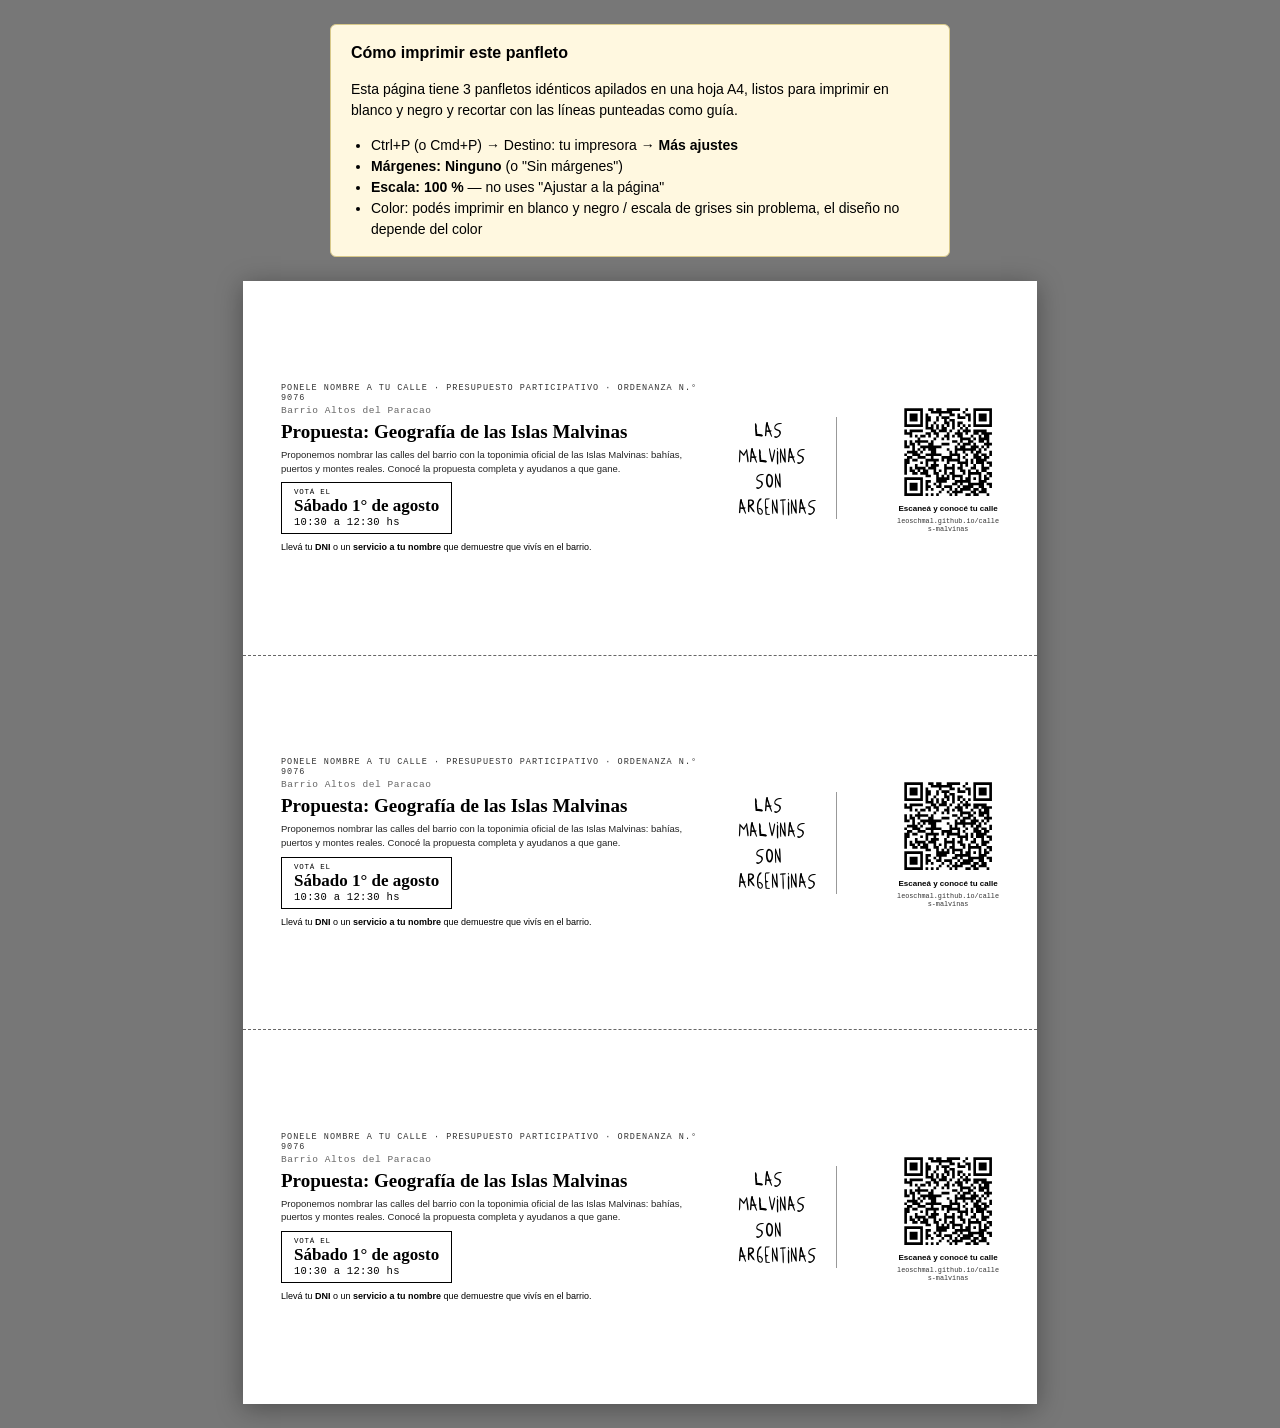
==== commit d7e5d9f5: "Suma el día de la semana a la fecha de votación del panfleto "Sábado 1° de agosto" en vez de solo "1" ====
--- a/panfleto.html
+++ b/panfleto.html
@@ -204,7 +204,7 @@
       <div class="flyer__sub">Proponemos nombrar las calles del barrio con la toponimia oficial de las Islas Malvinas: bahías, puertos y montes reales. Conocé la propuesta completa y ayudanos a que gane.</div>
       <div class="flyer__cta">
         <div class="flyer__cta-label">Votá el</div>
-        <div class="flyer__cta-day">1° de agosto</div>
+        <div class="flyer__cta-day">Sábado 1° de agosto</div>
         <div class="flyer__cta-hour">10:30 a 12:30 hs</div>
       </div>
       <div class="flyer__requisito">Llevá tu <b>DNI</b> o un <b>servicio a tu nombre</b> que demuestre que vivís en el barrio.</div>
@@ -226,7 +226,7 @@
       <div class="flyer__sub">Proponemos nombrar las calles del barrio con la toponimia oficial de las Islas Malvinas: bahías, puertos y montes reales. Conocé la propuesta completa y ayudanos a que gane.</div>
       <div class="flyer__cta">
         <div class="flyer__cta-label">Votá el</div>
-        <div class="flyer__cta-day">1° de agosto</div>
+        <div class="flyer__cta-day">Sábado 1° de agosto</div>
         <div class="flyer__cta-hour">10:30 a 12:30 hs</div>
       </div>
       <div class="flyer__requisito">Llevá tu <b>DNI</b> o un <b>servicio a tu nombre</b> que demuestre que vivís en el barrio.</div>
@@ -248,7 +248,7 @@
       <div class="flyer__sub">Proponemos nombrar las calles del barrio con la toponimia oficial de las Islas Malvinas: bahías, puertos y montes reales. Conocé la propuesta completa y ayudanos a que gane.</div>
       <div class="flyer__cta">
         <div class="flyer__cta-label">Votá el</div>
-        <div class="flyer__cta-day">1° de agosto</div>
+        <div class="flyer__cta-day">Sábado 1° de agosto</div>
         <div class="flyer__cta-hour">10:30 a 12:30 hs</div>
       </div>
       <div class="flyer__requisito">Llevá tu <b>DNI</b> o un <b>servicio a tu nombre</b> que demuestre que vivís en el barrio.</div>
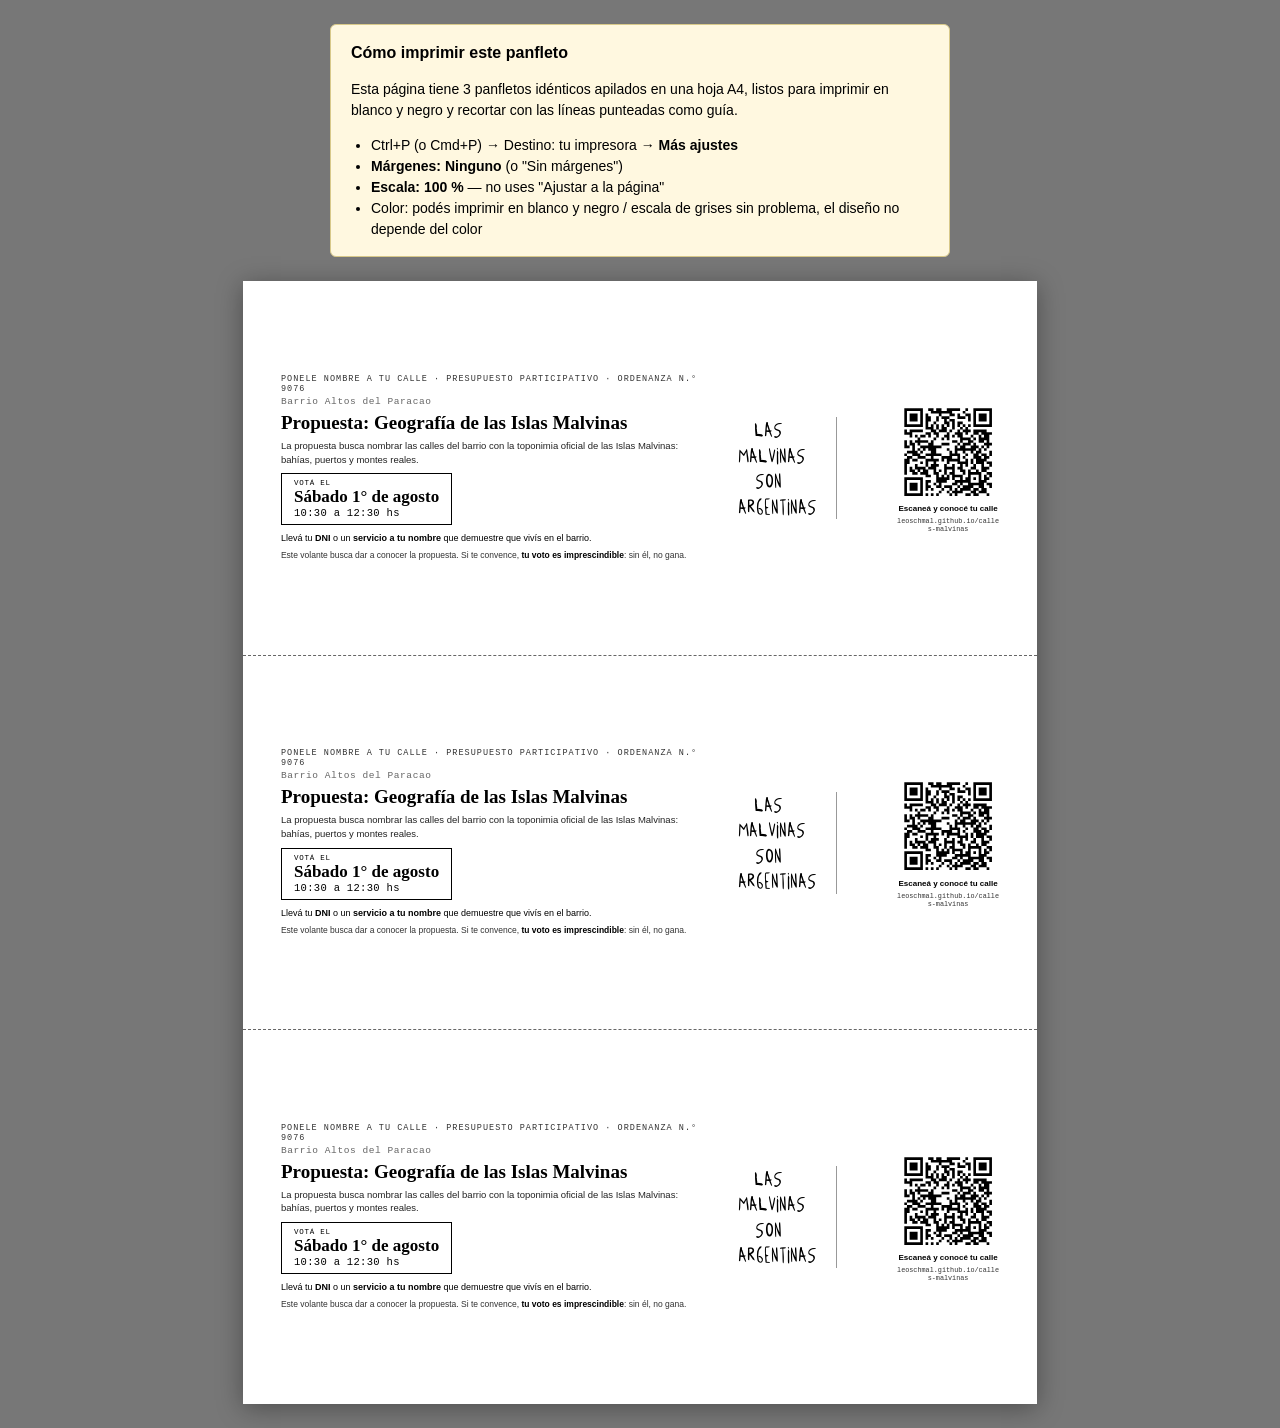
==== commit d5620e0c: "Suma el día de la semana a la fecha de votación y ajusta textos del panfleto - El sitio ahora dice "" ====
--- a/panfleto.html
+++ b/panfleto.html
@@ -128,6 +128,15 @@
 }
 .flyer__requisito b{ font-weight: 700; }
 
+.flyer__closing{
+  font-size: 8.5px;
+  line-height: 1.4;
+  max-width: 108mm;
+  margin-top: 6px;
+  color: #333;
+}
+.flyer__closing b{ font-weight: 700; color: #000; }
+
 .flyer__tagline{
   flex: 0 0 auto;
   width: 26mm;
@@ -201,13 +210,14 @@
       <div class="flyer__eyebrow">Ponele nombre a tu calle · Presupuesto Participativo · Ordenanza N.° 9076</div>
       <div class="flyer__coords">Barrio Altos del Paracao</div>
       <div class="flyer__title">Propuesta: Geografía de las Islas Malvinas</div>
-      <div class="flyer__sub">Proponemos nombrar las calles del barrio con la toponimia oficial de las Islas Malvinas: bahías, puertos y montes reales. Conocé la propuesta completa y ayudanos a que gane.</div>
+      <div class="flyer__sub">La propuesta busca nombrar las calles del barrio con la toponimia oficial de las Islas Malvinas: bahías, puertos y montes reales.</div>
       <div class="flyer__cta">
         <div class="flyer__cta-label">Votá el</div>
         <div class="flyer__cta-day">Sábado 1° de agosto</div>
         <div class="flyer__cta-hour">10:30 a 12:30 hs</div>
       </div>
       <div class="flyer__requisito">Llevá tu <b>DNI</b> o un <b>servicio a tu nombre</b> que demuestre que vivís en el barrio.</div>
+      <div class="flyer__closing">Este volante busca dar a conocer la propuesta. Si te convence, <b>tu voto es imprescindible</b>: sin él, no gana.</div>
     </div>
     <div class="flyer__tagline">Las<br>Malvinas<br>son<br>argentinas</div>
     <div class="flyer__aside">
@@ -223,13 +233,14 @@
       <div class="flyer__eyebrow">Ponele nombre a tu calle · Presupuesto Participativo · Ordenanza N.° 9076</div>
       <div class="flyer__coords">Barrio Altos del Paracao</div>
       <div class="flyer__title">Propuesta: Geografía de las Islas Malvinas</div>
-      <div class="flyer__sub">Proponemos nombrar las calles del barrio con la toponimia oficial de las Islas Malvinas: bahías, puertos y montes reales. Conocé la propuesta completa y ayudanos a que gane.</div>
+      <div class="flyer__sub">La propuesta busca nombrar las calles del barrio con la toponimia oficial de las Islas Malvinas: bahías, puertos y montes reales.</div>
       <div class="flyer__cta">
         <div class="flyer__cta-label">Votá el</div>
         <div class="flyer__cta-day">Sábado 1° de agosto</div>
         <div class="flyer__cta-hour">10:30 a 12:30 hs</div>
       </div>
       <div class="flyer__requisito">Llevá tu <b>DNI</b> o un <b>servicio a tu nombre</b> que demuestre que vivís en el barrio.</div>
+      <div class="flyer__closing">Este volante busca dar a conocer la propuesta. Si te convence, <b>tu voto es imprescindible</b>: sin él, no gana.</div>
     </div>
     <div class="flyer__tagline">Las<br>Malvinas<br>son<br>argentinas</div>
     <div class="flyer__aside">
@@ -245,13 +256,14 @@
       <div class="flyer__eyebrow">Ponele nombre a tu calle · Presupuesto Participativo · Ordenanza N.° 9076</div>
       <div class="flyer__coords">Barrio Altos del Paracao</div>
       <div class="flyer__title">Propuesta: Geografía de las Islas Malvinas</div>
-      <div class="flyer__sub">Proponemos nombrar las calles del barrio con la toponimia oficial de las Islas Malvinas: bahías, puertos y montes reales. Conocé la propuesta completa y ayudanos a que gane.</div>
+      <div class="flyer__sub">La propuesta busca nombrar las calles del barrio con la toponimia oficial de las Islas Malvinas: bahías, puertos y montes reales.</div>
       <div class="flyer__cta">
         <div class="flyer__cta-label">Votá el</div>
         <div class="flyer__cta-day">Sábado 1° de agosto</div>
         <div class="flyer__cta-hour">10:30 a 12:30 hs</div>
       </div>
       <div class="flyer__requisito">Llevá tu <b>DNI</b> o un <b>servicio a tu nombre</b> que demuestre que vivís en el barrio.</div>
+      <div class="flyer__closing">Este volante busca dar a conocer la propuesta. Si te convence, <b>tu voto es imprescindible</b>: sin él, no gana.</div>
     </div>
     <div class="flyer__tagline">Las<br>Malvinas<br>son<br>argentinas</div>
     <div class="flyer__aside">
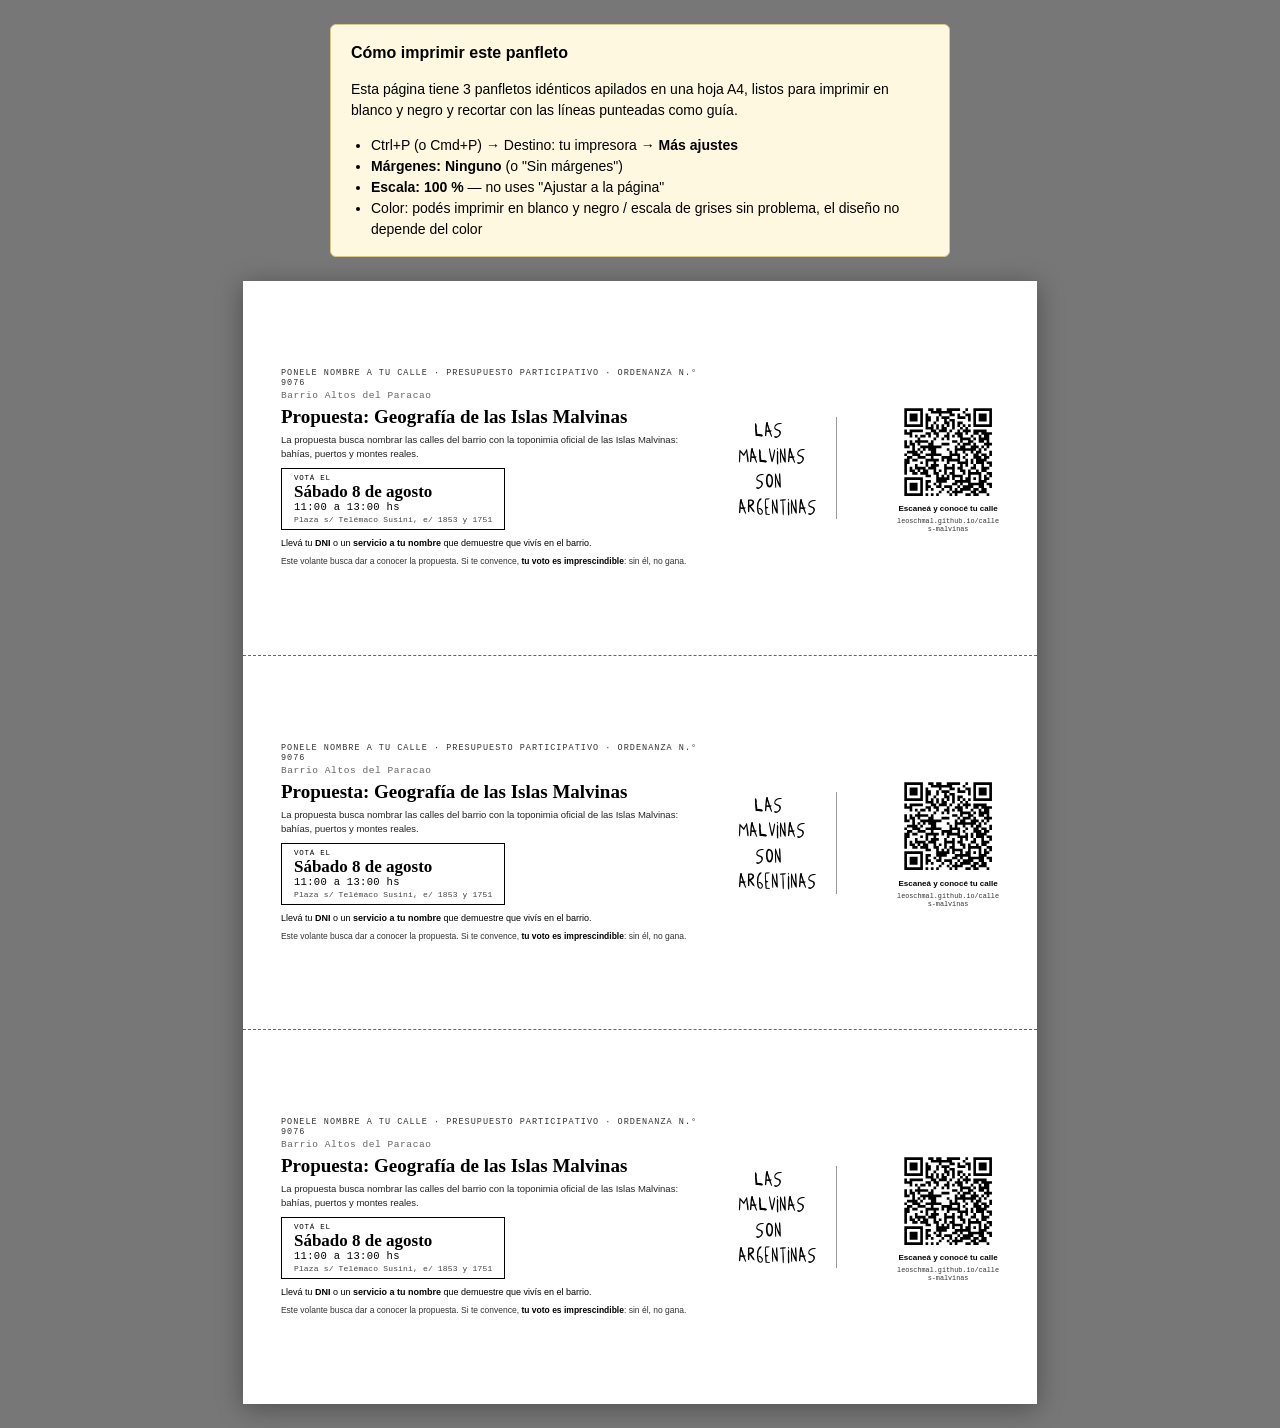
==== commit f21fc68f: "Reprograma la votación al 8 de agosto por lluvia y suma lugar, recordatorio de calendario y PDF desc" ====
--- a/panfleto.html
+++ b/panfleto.html
@@ -119,6 +119,13 @@
   font-size: 10.5px;
   letter-spacing: 0.03em;
 }
+.flyer__cta-place{
+  font-family: 'IBM Plex Mono', monospace;
+  font-size: 8px;
+  letter-spacing: 0.02em;
+  color: #444;
+  margin-top: 2px;
+}
 
 .flyer__requisito{
   font-size: 9px;
@@ -213,8 +220,9 @@
       <div class="flyer__sub">La propuesta busca nombrar las calles del barrio con la toponimia oficial de las Islas Malvinas: bahías, puertos y montes reales.</div>
       <div class="flyer__cta">
         <div class="flyer__cta-label">Votá el</div>
-        <div class="flyer__cta-day">Sábado 1° de agosto</div>
-        <div class="flyer__cta-hour">10:30 a 12:30 hs</div>
+        <div class="flyer__cta-day">Sábado 8 de agosto</div>
+        <div class="flyer__cta-hour">11:00 a 13:00 hs</div>
+        <div class="flyer__cta-place">Plaza s/ Telémaco Susini, e/ 1853 y 1751</div>
       </div>
       <div class="flyer__requisito">Llevá tu <b>DNI</b> o un <b>servicio a tu nombre</b> que demuestre que vivís en el barrio.</div>
       <div class="flyer__closing">Este volante busca dar a conocer la propuesta. Si te convence, <b>tu voto es imprescindible</b>: sin él, no gana.</div>
@@ -236,8 +244,9 @@
       <div class="flyer__sub">La propuesta busca nombrar las calles del barrio con la toponimia oficial de las Islas Malvinas: bahías, puertos y montes reales.</div>
       <div class="flyer__cta">
         <div class="flyer__cta-label">Votá el</div>
-        <div class="flyer__cta-day">Sábado 1° de agosto</div>
-        <div class="flyer__cta-hour">10:30 a 12:30 hs</div>
+        <div class="flyer__cta-day">Sábado 8 de agosto</div>
+        <div class="flyer__cta-hour">11:00 a 13:00 hs</div>
+        <div class="flyer__cta-place">Plaza s/ Telémaco Susini, e/ 1853 y 1751</div>
       </div>
       <div class="flyer__requisito">Llevá tu <b>DNI</b> o un <b>servicio a tu nombre</b> que demuestre que vivís en el barrio.</div>
       <div class="flyer__closing">Este volante busca dar a conocer la propuesta. Si te convence, <b>tu voto es imprescindible</b>: sin él, no gana.</div>
@@ -259,8 +268,9 @@
       <div class="flyer__sub">La propuesta busca nombrar las calles del barrio con la toponimia oficial de las Islas Malvinas: bahías, puertos y montes reales.</div>
       <div class="flyer__cta">
         <div class="flyer__cta-label">Votá el</div>
-        <div class="flyer__cta-day">Sábado 1° de agosto</div>
-        <div class="flyer__cta-hour">10:30 a 12:30 hs</div>
+        <div class="flyer__cta-day">Sábado 8 de agosto</div>
+        <div class="flyer__cta-hour">11:00 a 13:00 hs</div>
+        <div class="flyer__cta-place">Plaza s/ Telémaco Susini, e/ 1853 y 1751</div>
       </div>
       <div class="flyer__requisito">Llevá tu <b>DNI</b> o un <b>servicio a tu nombre</b> que demuestre que vivís en el barrio.</div>
       <div class="flyer__closing">Este volante busca dar a conocer la propuesta. Si te convence, <b>tu voto es imprescindible</b>: sin él, no gana.</div>
